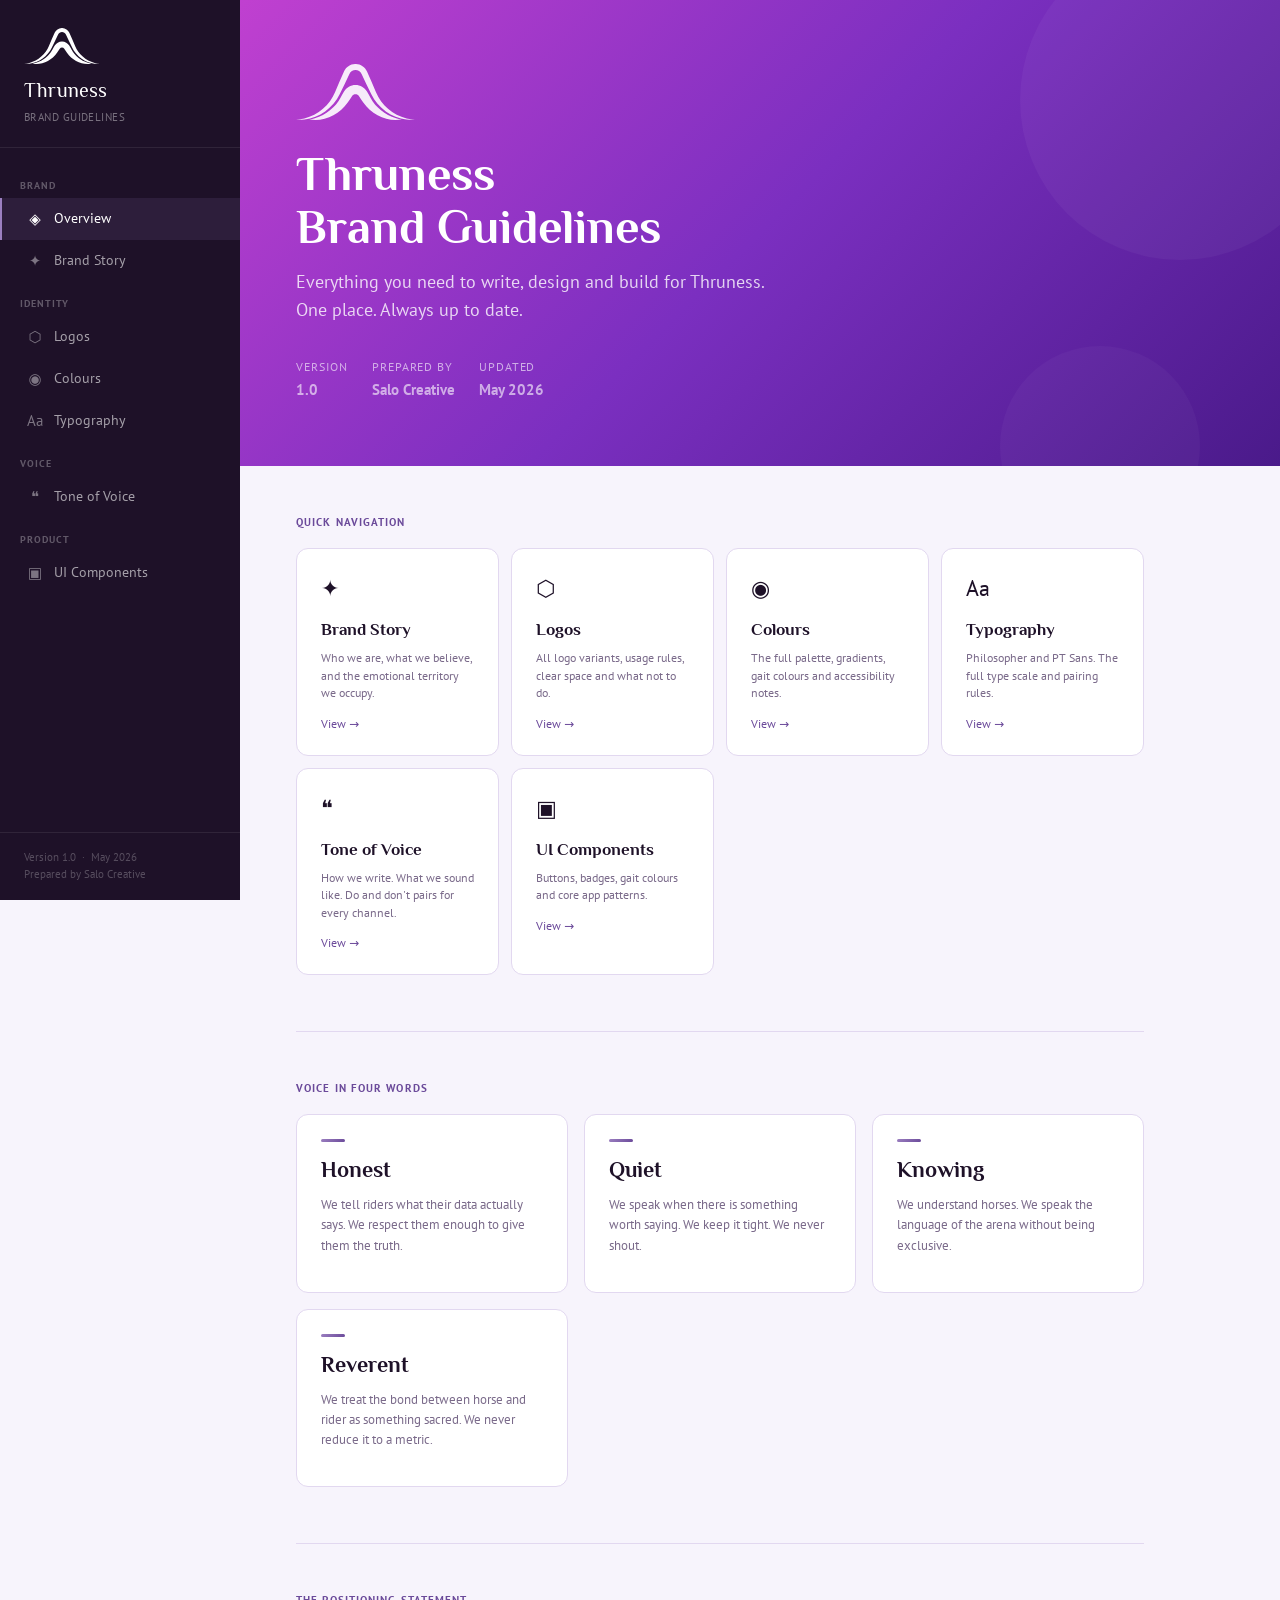
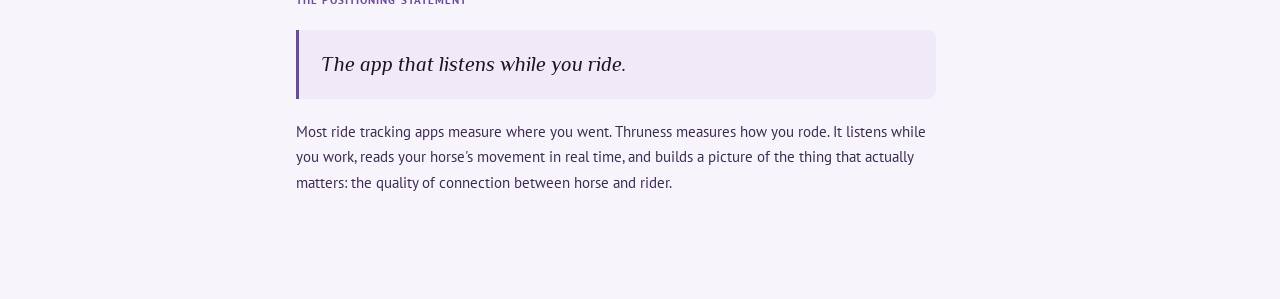
==== index.html @ 7c4f6dee "Initial commit: Thruness brand guidelines site Static brand guidelines covering overview, brand stor" ====
<!DOCTYPE html>
<html lang="en">
<head>
  <meta charset="UTF-8">
  <meta name="viewport" content="width=device-width, initial-scale=1.0">
  <title>Thruness Brand Guidelines</title>
  <link rel="stylesheet" href="style.css">
  <style>
    .hero {
      background: linear-gradient(135deg, #C040D0 0%, #7B2FC0 50%, #4A1A8A 100%);
      padding: 64px 56px;
      color: white;
      position: relative;
      overflow: hidden;
    }
    .hero::before {
      content: '';
      position: absolute;
      top: -60px; right: -60px;
      width: 320px; height: 320px;
      border-radius: 50%;
      background: rgba(255,255,255,0.04);
    }
    .hero::after {
      content: '';
      position: absolute;
      bottom: -80px; right: 80px;
      width: 200px; height: 200px;
      border-radius: 50%;
      background: rgba(255,255,255,0.03);
    }
    .hero-mark { margin-bottom: 28px; opacity: 0.9; display: block; height: 56px; width: auto; }
    .hero h1 {
      font-family: var(--font-display);
      font-size: 48px;
      font-weight: 700;
      line-height: 1.1;
      margin-bottom: 14px;
    }
    .hero p {
      font-size: 18px;
      opacity: 0.8;
      max-width: 480px;
      line-height: 1.6;
      margin-bottom: 32px;
    }
    .hero-meta {
      display: flex; gap: 24px; flex-wrap: wrap;
    }
    .hero-meta-item {
      font-size: 12px;
      opacity: 0.6;
      text-transform: uppercase;
      letter-spacing: 0.08em;
    }
    .hero-meta-item strong { display: block; font-size: 15px; opacity: 1; letter-spacing: 0; text-transform: none; margin-top: 2px; }

    .quick-nav { display: grid; grid-template-columns: repeat(auto-fill, minmax(200px, 1fr)); gap: 12px; margin: 8px 0; }
    .quick-card {
      background: var(--white);
      border: 1px solid var(--border);
      border-radius: var(--radius);
      padding: 22px 24px;
      text-decoration: none;
      color: var(--near-black);
      transition: all 0.15s;
      display: flex; flex-direction: column; gap: 6px;
    }
    .quick-card:hover { border-color: var(--purple-light); box-shadow: var(--shadow-md); transform: translateY(-1px); }
    .quick-card .card-icon { font-size: 22px; margin-bottom: 4px; }
    .quick-card .card-title { font-family: var(--font-display); font-size: 17px; font-weight: 700; }
    .quick-card .card-desc { font-size: 12px; color: var(--mid-grey); line-height: 1.45; }
    .quick-card .card-arrow { font-size: 12px; color: var(--purple-mid); margin-top: 6px; }

    .principle-grid { display: grid; grid-template-columns: repeat(auto-fill, minmax(220px, 1fr)); gap: 16px; }
    .principle-card {
      background: var(--white);
      border: 1px solid var(--border);
      border-radius: var(--radius);
      padding: 24px;
    }
    .principle-word {
      font-family: var(--font-display);
      font-size: 22px;
      font-weight: 700;
      color: var(--near-black);
      margin-bottom: 8px;
    }
    .principle-word::before {
      content: '';
      display: block;
      width: 24px; height: 3px;
      background: var(--gradient-subtle);
      border-radius: 2px;
      margin-bottom: 10px;
    }
    .principle-card p { font-size: 13px; color: var(--mid-grey); line-height: 1.55; }
  </style>
</head>
<body>
  <div id="mobileNavContainer"></div>
  <div class="layout">
    <div class="sidebar" id="sidebar"></div>
    <main class="main">

      <div class="hero">
        <img class="hero-mark" src="logos/Thruness-Icon-Light.svg" alt="Thruness icon" width="119" height="56">
        <h1>Thruness<br>Brand Guidelines</h1>
        <p>Everything you need to write, design and build for Thruness. One place. Always up to date.</p>
        <div class="hero-meta">
          <div class="hero-meta-item">Version <strong>1.0</strong></div>
          <div class="hero-meta-item">Prepared by <strong>Salo Creative</strong></div>
          <div class="hero-meta-item">Updated <strong>May 2026</strong></div>
        </div>
      </div>

      <div class="content">

        <div class="section">
          <div class="section-label">Quick navigation</div>
          <div class="quick-nav">
            <a href="brand.html" class="quick-card">
              <span class="card-icon">✦</span>
              <span class="card-title">Brand Story</span>
              <span class="card-desc">Who we are, what we believe, and the emotional territory we occupy.</span>
              <span class="card-arrow">View →</span>
            </a>
            <a href="logos.html" class="quick-card">
              <span class="card-icon">⬡</span>
              <span class="card-title">Logos</span>
              <span class="card-desc">All logo variants, usage rules, clear space and what not to do.</span>
              <span class="card-arrow">View →</span>
            </a>
            <a href="colours.html" class="quick-card">
              <span class="card-icon">◉</span>
              <span class="card-title">Colours</span>
              <span class="card-desc">The full palette, gradients, gait colours and accessibility notes.</span>
              <span class="card-arrow">View →</span>
            </a>
            <a href="typography.html" class="quick-card">
              <span class="card-icon">Aa</span>
              <span class="card-title">Typography</span>
              <span class="card-desc">Philosopher and PT Sans. The full type scale and pairing rules.</span>
              <span class="card-arrow">View →</span>
            </a>
            <a href="tov.html" class="quick-card">
              <span class="card-icon">❝</span>
              <span class="card-title">Tone of Voice</span>
              <span class="card-desc">How we write. What we sound like. Do and don't pairs for every channel.</span>
              <span class="card-arrow">View →</span>
            </a>
            <a href="ui.html" class="quick-card">
              <span class="card-icon">▣</span>
              <span class="card-title">UI Components</span>
              <span class="card-desc">Buttons, badges, gait colours and core app patterns.</span>
              <span class="card-arrow">View →</span>
            </a>
          </div>
        </div>

        <hr class="divider">

        <div class="section">
          <div class="section-label">Voice in four words</div>
          <div class="principle-grid">
            <div class="principle-card">
              <div class="principle-word">Honest</div>
              <p>We tell riders what their data actually says. We respect them enough to give them the truth.</p>
            </div>
            <div class="principle-card">
              <div class="principle-word">Quiet</div>
              <p>We speak when there is something worth saying. We keep it tight. We never shout.</p>
            </div>
            <div class="principle-card">
              <div class="principle-word">Knowing</div>
              <p>We understand horses. We speak the language of the arena without being exclusive.</p>
            </div>
            <div class="principle-card">
              <div class="principle-word">Reverent</div>
              <p>We treat the bond between horse and rider as something sacred. We never reduce it to a metric.</p>
            </div>
          </div>
        </div>

        <hr class="divider">

        <div class="section">
          <div class="section-label">The positioning statement</div>
          <div class="callout" style="font-size: 20px; font-family: var(--font-display);">The app that listens while you ride.</div>
          <p>Most ride tracking apps measure where you went. Thruness measures how you rode. It listens while you work, reads your horse's movement in real time, and builds a picture of the thing that actually matters: the quality of connection between horse and rider.</p>
        </div>

      </div>
    </main>
  </div>
  <script src="nav.js"></script>
</body>
</html>
---- style.css ----
@import url('https://fonts.googleapis.com/css2?family=Philosopher:ital,wght@0,400;0,700;1,400&family=PT+Sans:ital,wght@0,400;0,700;1,400&display=swap');

:root {
  --purple-hero: #8B2FC9;
  --purple-deep: #4A2080;
  --purple-mid: #6B4A9A;
  --purple-light: #9B7FC0;
  --purple-tint: #F0EAF8;
  --purple-tint-2: #E8DDF5;
  --near-black: #1E1128;
  --body-text: #3D2B52;
  --mid-grey: #7A6A8A;
  --warm-white: #F7F4FC;
  --white: #FFFFFF;
  --border: #E2D8F0;
  --gradient-hero: linear-gradient(135deg, #C040D0 0%, #7B2FC0 50%, #4A1A8A 100%);
  --gradient-subtle: linear-gradient(135deg, #9B7FC0 0%, #6B4A9A 100%);
  --shadow-sm: 0 1px 3px rgba(74,32,128,0.08);
  --shadow-md: 0 4px 16px rgba(74,32,128,0.12);
  --shadow-lg: 0 8px 32px rgba(74,32,128,0.16);
  --radius: 12px;
  --radius-sm: 8px;
  --sidebar-width: 240px;
  --font-display: 'Philosopher', Georgia, serif;
  --font-body: 'PT Sans', system-ui, sans-serif;
}

*, *::before, *::after { box-sizing: border-box; margin: 0; padding: 0; }

html { font-size: 16px; scroll-behavior: smooth; }

body {
  font-family: var(--font-body);
  background: var(--warm-white);
  color: var(--body-text);
  line-height: 1.6;
  min-height: 100vh;
}

/* ── LAYOUT ── */
.layout { display: flex; min-height: 100vh; }

.sidebar {
  width: var(--sidebar-width);
  background: var(--near-black);
  position: fixed;
  top: 0; left: 0;
  height: 100vh;
  overflow-y: auto;
  z-index: 100;
  display: flex;
  flex-direction: column;
  transition: transform 0.3s ease;
}

.sidebar-logo {
  padding: 28px 24px 20px;
  border-bottom: 1px solid rgba(255,255,255,0.08);
}

.sidebar-logo .mark {
  display: block;
  margin-bottom: 10px;
}

.sidebar-logo .wordmark {
  font-family: var(--font-display);
  font-size: 20px;
  color: var(--white);
  letter-spacing: 0.01em;
}

.sidebar-logo .tagline {
  font-size: 11px;
  color: rgba(255,255,255,0.4);
  margin-top: 3px;
  letter-spacing: 0.04em;
  text-transform: uppercase;
}

nav { padding: 16px 0; flex: 1; }

.nav-section {
  padding: 6px 20px 4px;
  font-size: 10px;
  font-weight: 700;
  color: rgba(255,255,255,0.3);
  text-transform: uppercase;
  letter-spacing: 0.1em;
  margin-top: 8px;
}

nav a {
  display: flex;
  align-items: center;
  gap: 10px;
  padding: 9px 24px;
  color: rgba(255,255,255,0.6);
  text-decoration: none;
  font-size: 14px;
  font-family: var(--font-body);
  transition: all 0.15s;
  border-left: 2px solid transparent;
}

nav a:hover {
  color: var(--white);
  background: rgba(255,255,255,0.06);
}

nav a.active {
  color: var(--white);
  border-left-color: var(--purple-light);
  background: rgba(155,127,192,0.12);
}

nav a .icon { opacity: 0.7; font-size: 15px; width: 18px; text-align: center; }
nav a.active .icon { opacity: 1; }

.sidebar-footer {
  padding: 16px 24px;
  border-top: 1px solid rgba(255,255,255,0.08);
  font-size: 11px;
  color: rgba(255,255,255,0.25);
}

.main {
  margin-left: var(--sidebar-width);
  flex: 1;
  min-height: 100vh;
}

.page-header {
  background: var(--white);
  border-bottom: 1px solid var(--border);
  padding: 40px 56px 36px;
}

.page-header .eyebrow {
  font-size: 11px;
  font-weight: 700;
  text-transform: uppercase;
  letter-spacing: 0.1em;
  color: var(--purple-mid);
  margin-bottom: 8px;
}

.page-header h1 {
  font-family: var(--font-display);
  font-size: 36px;
  color: var(--near-black);
  font-weight: 700;
  line-height: 1.15;
  margin-bottom: 10px;
}

.page-header .intro {
  font-size: 16px;
  color: var(--mid-grey);
  max-width: 560px;
  line-height: 1.6;
}

.content { padding: 48px 56px; max-width: 960px; }

/* ── SECTIONS ── */
.section { margin-bottom: 56px; }

.section-label {
  font-size: 11px;
  font-weight: 700;
  text-transform: uppercase;
  letter-spacing: 0.1em;
  color: var(--purple-mid);
  margin-bottom: 16px;
}

.section h2 {
  font-family: var(--font-display);
  font-size: 24px;
  color: var(--near-black);
  margin-bottom: 12px;
  font-weight: 700;
}

.section p {
  font-size: 15px;
  line-height: 1.7;
  color: var(--body-text);
  margin-bottom: 12px;
  max-width: 640px;
}

.divider {
  border: none;
  border-top: 1px solid var(--border);
  margin: 48px 0;
}

/* ── CARDS ── */
.card {
  background: var(--white);
  border: 1px solid var(--border);
  border-radius: var(--radius);
  padding: 28px;
  box-shadow: var(--shadow-sm);
}

.card-grid {
  display: grid;
  grid-template-columns: repeat(auto-fill, minmax(280px, 1fr));
  gap: 16px;
}

/* ── CALLOUT ── */
.callout {
  background: var(--purple-tint);
  border-left: 3px solid var(--purple-mid);
  border-radius: 0 var(--radius-sm) var(--radius-sm) 0;
  padding: 18px 22px;
  font-size: 15px;
  font-style: italic;
  color: var(--near-black);
  line-height: 1.65;
  margin: 20px 0;
  max-width: 640px;
}

/* ── COLOUR SWATCHES ── */
.swatch-grid {
  display: flex;
  gap: 12px;
  flex-wrap: wrap;
}

.swatch-item {
  display: flex;
  flex-direction: column;
  gap: 6px;
  min-width: 100px;
}

.swatch-block {
  height: 72px;
  border-radius: var(--radius-sm);
  border: 1px solid rgba(0,0,0,0.06);
}

.swatch-name { font-size: 12px; font-weight: 700; color: var(--near-black); }
.swatch-hex { font-size: 11px; color: var(--mid-grey); font-family: monospace; }
.swatch-usage { font-size: 11px; color: var(--mid-grey); line-height: 1.4; }

/* ── GRADIENT SWATCHES ── */
.gradient-grid { display: grid; grid-template-columns: 1fr 1fr; gap: 16px; }

.gradient-item {
  border-radius: var(--radius);
  overflow: hidden;
  border: 1px solid var(--border);
}

.gradient-preview { height: 100px; }

.gradient-info {
  background: var(--white);
  padding: 14px 16px;
}

.gradient-name { font-size: 13px; font-weight: 700; color: var(--near-black); margin-bottom: 3px; }
.gradient-values { font-size: 11px; color: var(--mid-grey); font-family: monospace; line-height: 1.6; }

/* ── LOGO DISPLAY ── */
.logo-grid { display: grid; grid-template-columns: repeat(auto-fill, minmax(260px, 1fr)); gap: 16px; }

.logo-item {
  border-radius: var(--radius);
  overflow: hidden;
  border: 1px solid var(--border);
}

.logo-preview {
  height: 160px;
  display: flex;
  align-items: center;
  justify-content: center;
  padding: 32px;
}

.logo-info {
  background: var(--white);
  padding: 14px 18px;
  border-top: 1px solid var(--border);
}

.logo-name { font-size: 13px; font-weight: 700; color: var(--near-black); margin-bottom: 2px; }
.logo-usage { font-size: 12px; color: var(--mid-grey); }

/* ── TYPOGRAPHY SPECIMENS ── */
.type-specimen {
  border: 1px solid var(--border);
  border-radius: var(--radius);
  overflow: hidden;
  margin-bottom: 16px;
}

.type-preview {
  background: var(--white);
  padding: 28px 32px;
  border-bottom: 1px solid var(--border);
}

.type-meta {
  display: flex;
  gap: 24px;
  padding: 14px 32px;
  background: var(--warm-white);
}

.type-meta-item { font-size: 12px; }
.type-meta-label { color: var(--mid-grey); margin-bottom: 2px; }
.type-meta-value { color: var(--near-black); font-weight: 700; font-family: monospace; }

/* ── DO / DON'T ── */
.do-dont { display: grid; grid-template-columns: 1fr 1fr; gap: 0; border: 1px solid var(--border); border-radius: var(--radius); overflow: hidden; margin: 20px 0; }

.do-col, .dont-col { padding: 20px 24px; }

.do-col { background: var(--white); border-right: 1px solid var(--border); }
.dont-col { background: #FAFAFA; }

.do-col-header {
  font-size: 11px; font-weight: 700; text-transform: uppercase; letter-spacing: 0.08em;
  color: #078B22; margin-bottom: 14px; display: flex; align-items: center; gap: 6px;
}

.dont-col-header {
  font-size: 11px; font-weight: 700; text-transform: uppercase; letter-spacing: 0.08em;
  color: #B33A22; margin-bottom: 14px; display: flex; align-items: center; gap: 6px;
}

.do-item, .dont-item {
  font-size: 13px;
  padding: 7px 0;
  border-bottom: 1px solid var(--border);
  line-height: 1.45;
}

.do-item:last-child, .dont-item:last-child { border-bottom: none; }
.dont-item { color: var(--mid-grey); font-style: italic; }

/* ── UI COMPONENTS ── */
.component-row { display: flex; gap: 12px; flex-wrap: wrap; align-items: center; margin: 16px 0; }

.btn {
  display: inline-flex; align-items: center; gap: 8px;
  padding: 10px 20px; border-radius: var(--radius-sm);
  font-family: var(--font-body); font-size: 14px; font-weight: 700;
  cursor: pointer; border: none; transition: all 0.15s;
  text-decoration: none;
}

.btn-primary { background: var(--purple-deep); color: var(--white); }
.btn-primary:hover { background: var(--purple-mid); }
.btn-secondary { background: transparent; color: var(--purple-deep); border: 1.5px solid var(--purple-deep); }
.btn-secondary:hover { background: var(--purple-tint); }
.btn-ghost { background: transparent; color: var(--mid-grey); border: 1px solid var(--border); }
.btn-ghost:hover { border-color: var(--purple-light); color: var(--purple-mid); }

.badge {
  display: inline-block; padding: 3px 10px; border-radius: 20px;
  font-size: 11px; font-weight: 700;
}

.badge-purple { background: var(--purple-tint-2); color: var(--purple-deep); }
.badge-green { background: #E6F4EA; color: #1b5e20; }
.badge-amber { background: #FFF3CD; color: #7a4a00; }

/* ── GAIT BAR ── */
.gait-bar { display: flex; border-radius: 6px; overflow: hidden; height: 10px; margin: 8px 0; }
.gait-seg { height: 100%; }

/* ── MOBILE TOP NAV ── */
.mobile-nav {
  display: none;
  background: var(--near-black);
  padding: 14px 20px;
  position: sticky;
  top: 0;
  z-index: 200;
  align-items: center;
  justify-content: space-between;
}

.mobile-nav .wordmark { font-family: var(--font-display); font-size: 18px; color: var(--white); }

.hamburger {
  background: none; border: none; cursor: pointer;
  display: flex; flex-direction: column; gap: 4px;
}

.hamburger span { display: block; width: 22px; height: 2px; background: var(--white); border-radius: 2px; }

.mobile-menu {
  display: none;
  background: var(--near-black);
  position: fixed;
  top: 56px; left: 0; right: 0;
  z-index: 190;
  padding: 8px 0 16px;
  border-bottom: 1px solid rgba(255,255,255,0.1);
}

.mobile-menu.open { display: block; }
.mobile-menu a {
  display: block; padding: 10px 24px;
  color: rgba(255,255,255,0.7); text-decoration: none;
  font-size: 15px; font-family: var(--font-body);
}
.mobile-menu a:hover { color: var(--white); }
.mobile-menu a.active { color: var(--white); font-weight: 700; }

/* ── ACCESSIBILITY BADGE ── */
.a11y-row { display: flex; gap: 10px; flex-wrap: wrap; margin: 12px 0; }
.a11y-item {
  display: flex; align-items: center; gap: 8px;
  background: var(--white); border: 1px solid var(--border);
  border-radius: var(--radius-sm); padding: 8px 14px;
  font-size: 12px;
}
.a11y-swatch { width: 28px; height: 28px; border-radius: 4px; flex-shrink: 0; display: flex; align-items: center; justify-content: center; font-size: 10px; font-weight: 700; }
.a11y-pass { color: #078B22; font-weight: 700; }
.a11y-fail { color: #B33A22; font-weight: 700; }

/* ── RESPONSIVE ── */
@media (max-width: 768px) {
  .sidebar { display: none; }
  .mobile-nav { display: flex; }
  .main { margin-left: 0; }
  .page-header { padding: 28px 24px; }
  .page-header h1 { font-size: 26px; }
  .content { padding: 28px 24px; }
  .do-dont { grid-template-columns: 1fr; }
  .dont-col { border-top: 1px solid var(--border); }
  .gradient-grid { grid-template-columns: 1fr; }
}
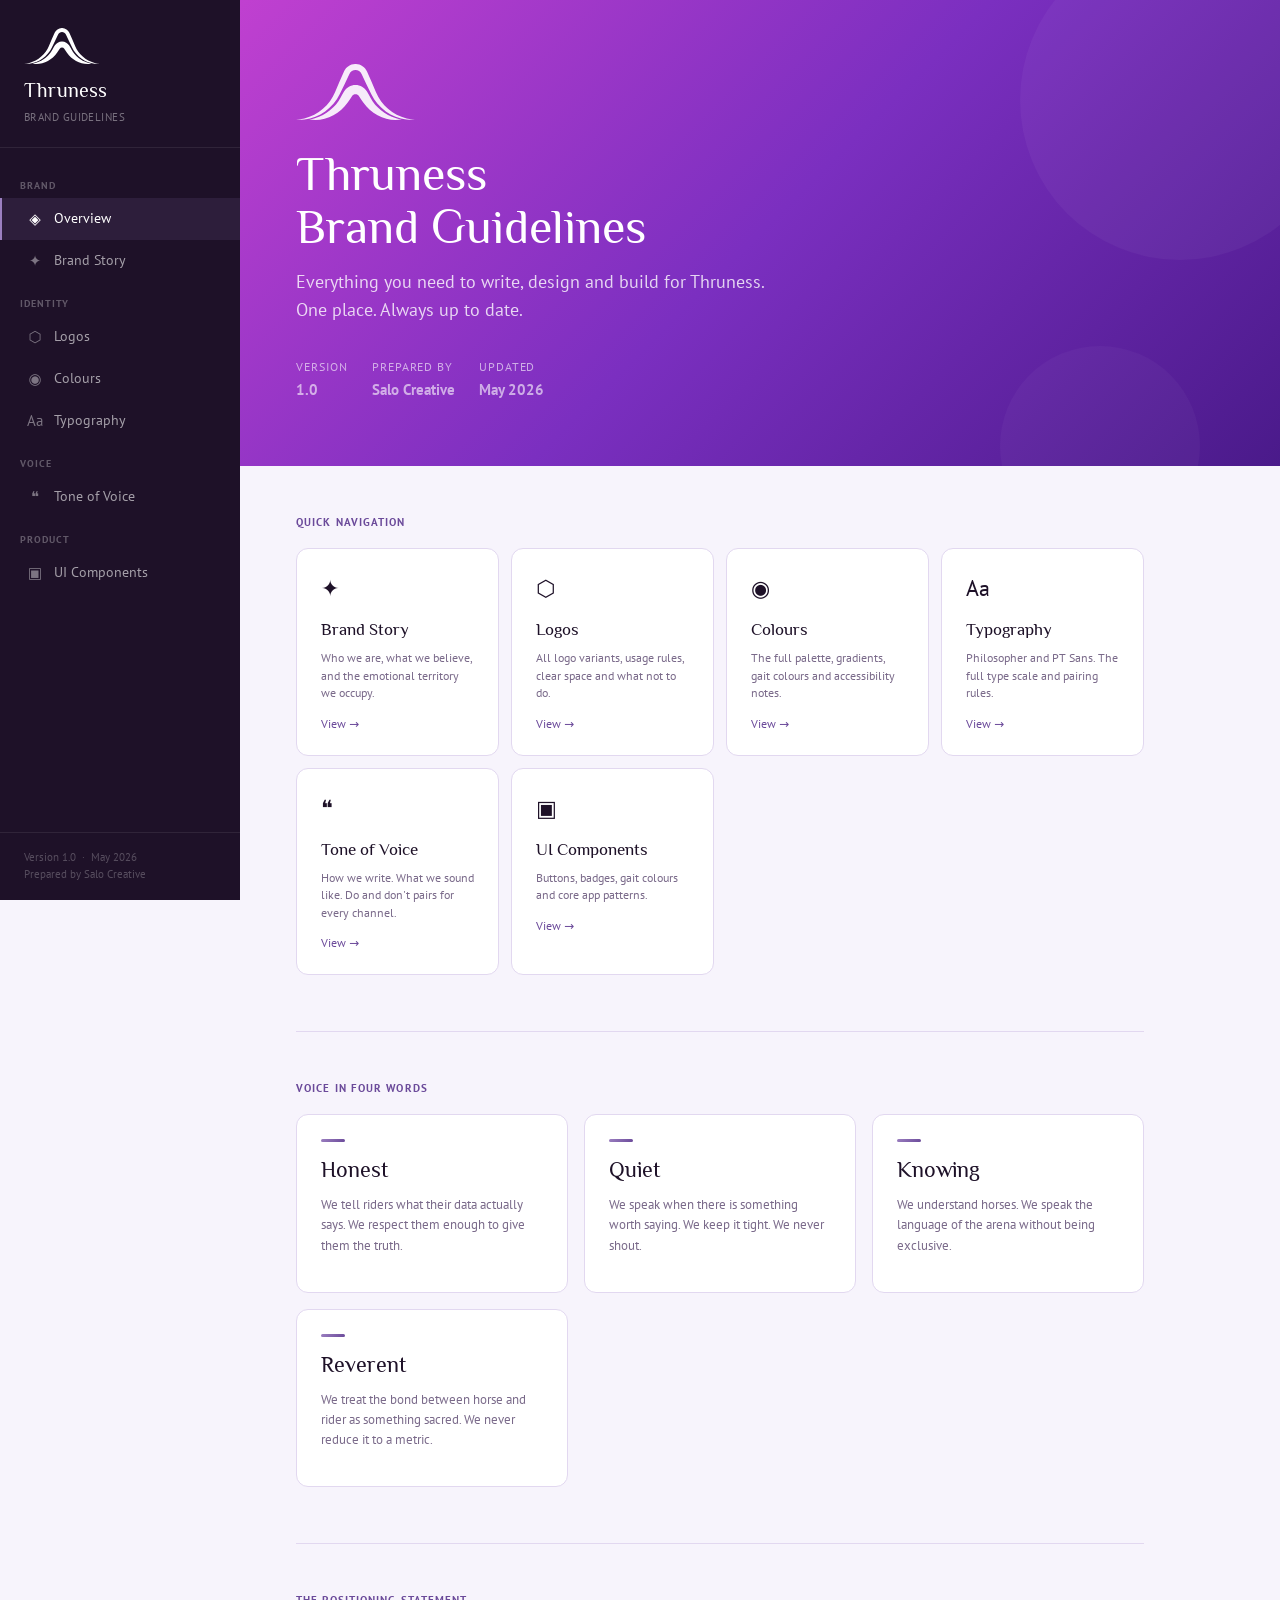
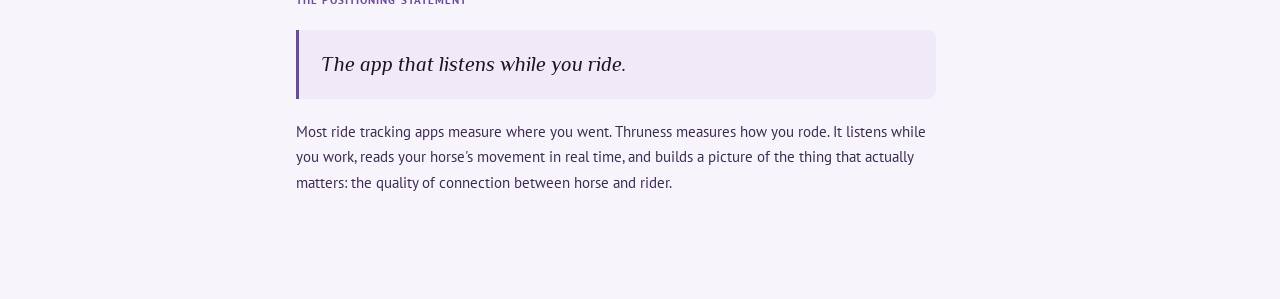
==== commit 51f3e1db: "Use Philosopher Regular only and make buttons pill-shaped Philosopher now renders at weight 400 ever" ====
--- a/index.html
+++ b/index.html
@@ -4,6 +4,8 @@
   <meta charset="UTF-8">
   <meta name="viewport" content="width=device-width, initial-scale=1.0">
   <title>Thruness Brand Guidelines</title>
+  <link rel="icon" type="image/png" href="logos/Thruness-Profile-Purple.png">
+  <link rel="apple-touch-icon" href="logos/Thruness-Profile-Purple.png">
   <link rel="stylesheet" href="style.css">
   <style>
     .hero {
@@ -33,7 +35,7 @@
     .hero h1 {
       font-family: var(--font-display);
       font-size: 48px;
-      font-weight: 700;
+      font-weight: 400;
       line-height: 1.1;
       margin-bottom: 14px;
     }
@@ -68,7 +70,7 @@
     }
     .quick-card:hover { border-color: var(--purple-light); box-shadow: var(--shadow-md); transform: translateY(-1px); }
     .quick-card .card-icon { font-size: 22px; margin-bottom: 4px; }
-    .quick-card .card-title { font-family: var(--font-display); font-size: 17px; font-weight: 700; }
+    .quick-card .card-title { font-family: var(--font-display); font-size: 17px; font-weight: 400; }
     .quick-card .card-desc { font-size: 12px; color: var(--mid-grey); line-height: 1.45; }
     .quick-card .card-arrow { font-size: 12px; color: var(--purple-mid); margin-top: 6px; }
 
@@ -82,7 +84,7 @@
     .principle-word {
       font-family: var(--font-display);
       font-size: 22px;
-      font-weight: 700;
+      font-weight: 400;
       color: var(--near-black);
       margin-bottom: 8px;
     }
--- a/style.css
+++ b/style.css
@@ -1,4 +1,4 @@
-@import url('https://fonts.googleapis.com/css2?family=Philosopher:ital,wght@0,400;0,700;1,400&family=PT+Sans:ital,wght@0,400;0,700;1,400&display=swap');
+@import url('https://fonts.googleapis.com/css2?family=Philosopher:ital,wght@0,400;1,400&family=PT+Sans:ital,wght@0,400;0,700;1,400&display=swap');
 
 :root {
   --purple-hero: #8B2FC9;
@@ -149,7 +149,7 @@
   font-family: var(--font-display);
   font-size: 36px;
   color: var(--near-black);
-  font-weight: 700;
+  font-weight: 400;
   line-height: 1.15;
   margin-bottom: 10px;
 }
@@ -180,7 +180,7 @@
   font-size: 24px;
   color: var(--near-black);
   margin-bottom: 12px;
-  font-weight: 700;
+  font-weight: 400;
 }
 
 .section p {
@@ -353,7 +353,7 @@
 
 .btn {
   display: inline-flex; align-items: center; gap: 8px;
-  padding: 10px 20px; border-radius: var(--radius-sm);
+  padding: 10px 22px; border-radius: 999px;
   font-family: var(--font-body); font-size: 14px; font-weight: 700;
   cursor: pointer; border: none; transition: all 0.15s;
   text-decoration: none;
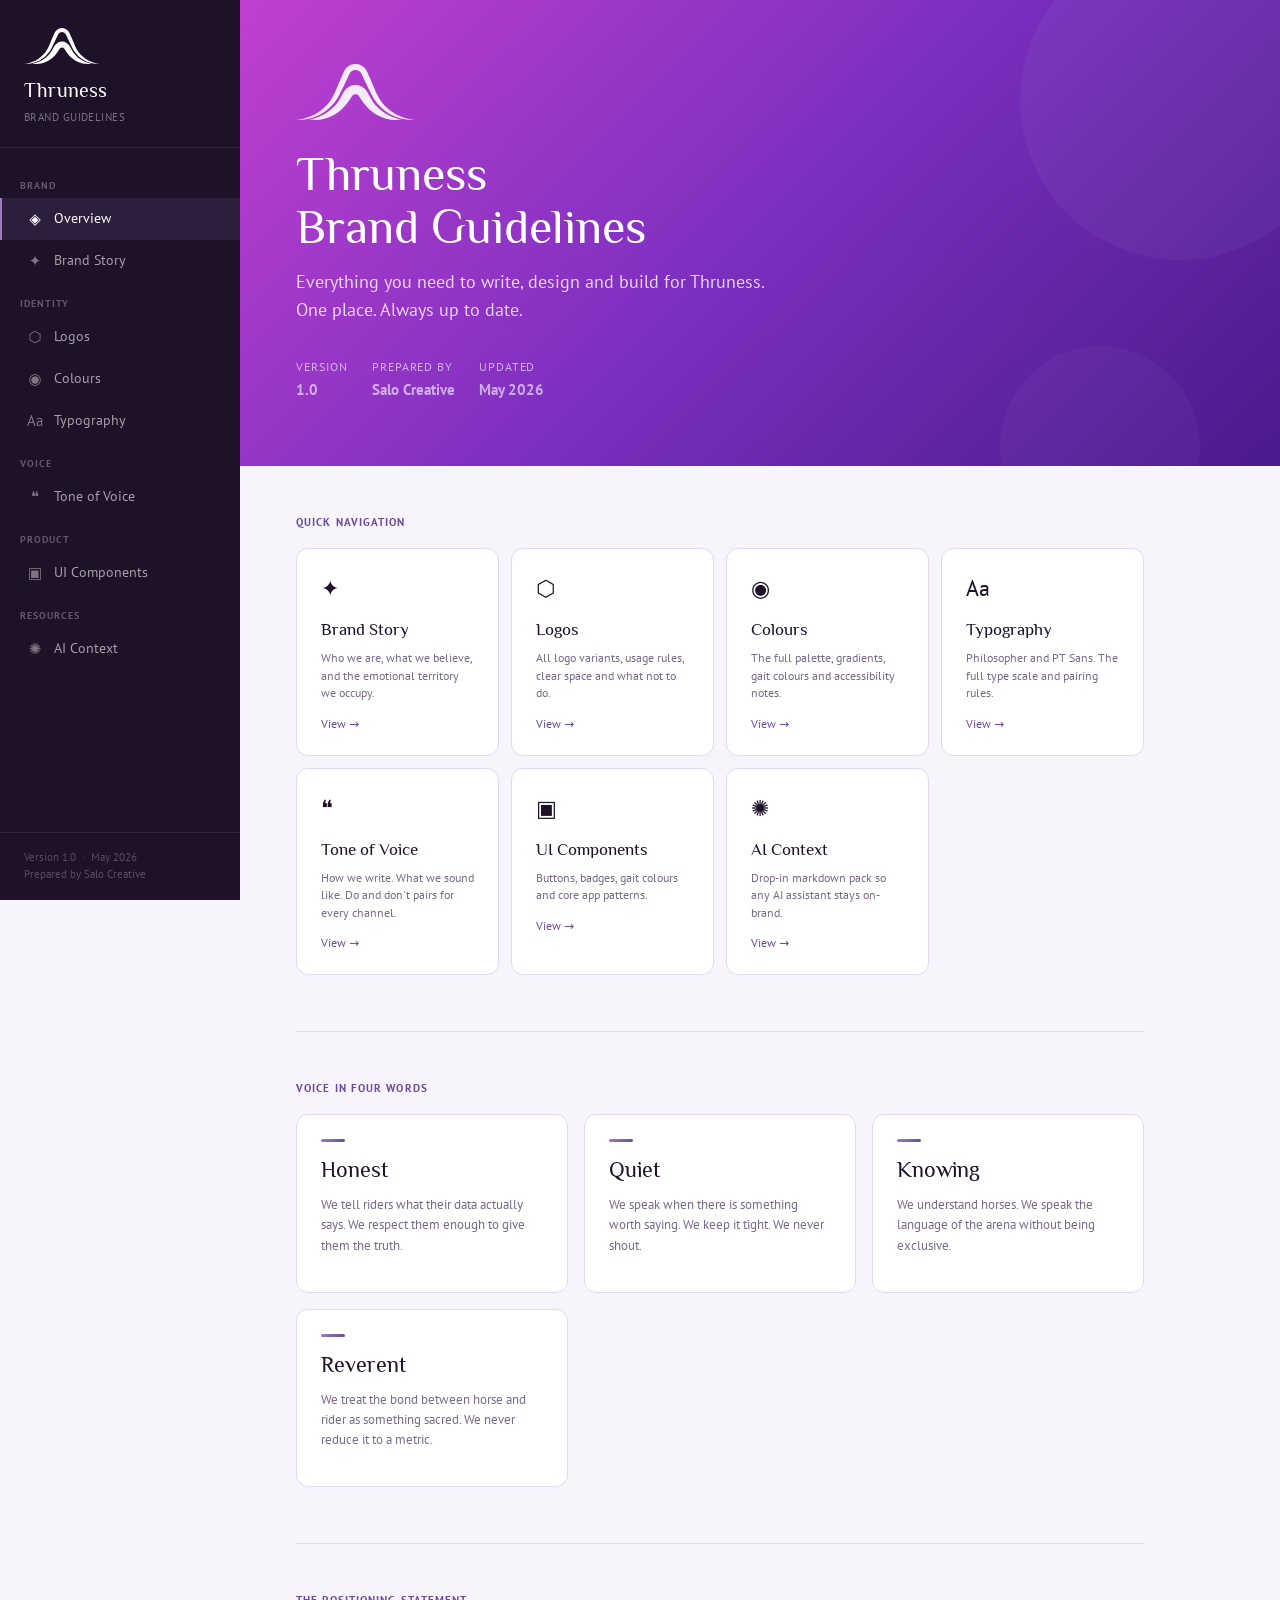
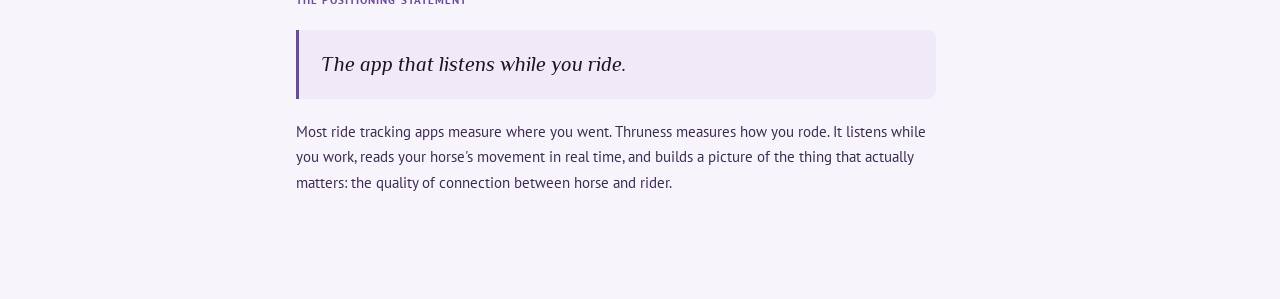
==== commit a6f9b9e5: "Add AI Context package — markdown brand pack for AI assistants New /ai-context folder containing a t" ====
--- a/index.html
+++ b/index.html
@@ -4,8 +4,8 @@
   <meta charset="UTF-8">
   <meta name="viewport" content="width=device-width, initial-scale=1.0">
   <title>Thruness Brand Guidelines</title>
-  <link rel="icon" type="image/png" href="logos/Thruness-Profile-Purple.png">
-  <link rel="apple-touch-icon" href="logos/Thruness-Profile-Purple.png">
+  <link rel="icon" type="image/png" href="logos/Thruness-App-Icon-Rounded.png">
+  <link rel="apple-touch-icon" href="logos/Thruness-App-Icon.png">
   <link rel="stylesheet" href="style.css">
   <style>
     .hero {
@@ -157,6 +157,12 @@
               <span class="card-desc">Buttons, badges, gait colours and core app patterns.</span>
               <span class="card-arrow">View →</span>
             </a>
+            <a href="ai-context.html" class="quick-card">
+              <span class="card-icon">✺</span>
+              <span class="card-title">AI Context</span>
+              <span class="card-desc">Drop-in markdown pack so any AI assistant stays on-brand.</span>
+              <span class="card-arrow">View →</span>
+            </a>
           </div>
         </div>
 
--- a/style.css
+++ b/style.css
@@ -358,6 +358,7 @@
   cursor: pointer; border: none; transition: all 0.15s;
   text-decoration: none;
 }
+.btn svg { width: 16px; height: 16px; stroke-width: 2; flex-shrink: 0; }
 
 .btn-primary { background: var(--purple-deep); color: var(--white); }
 .btn-primary:hover { background: var(--purple-mid); }
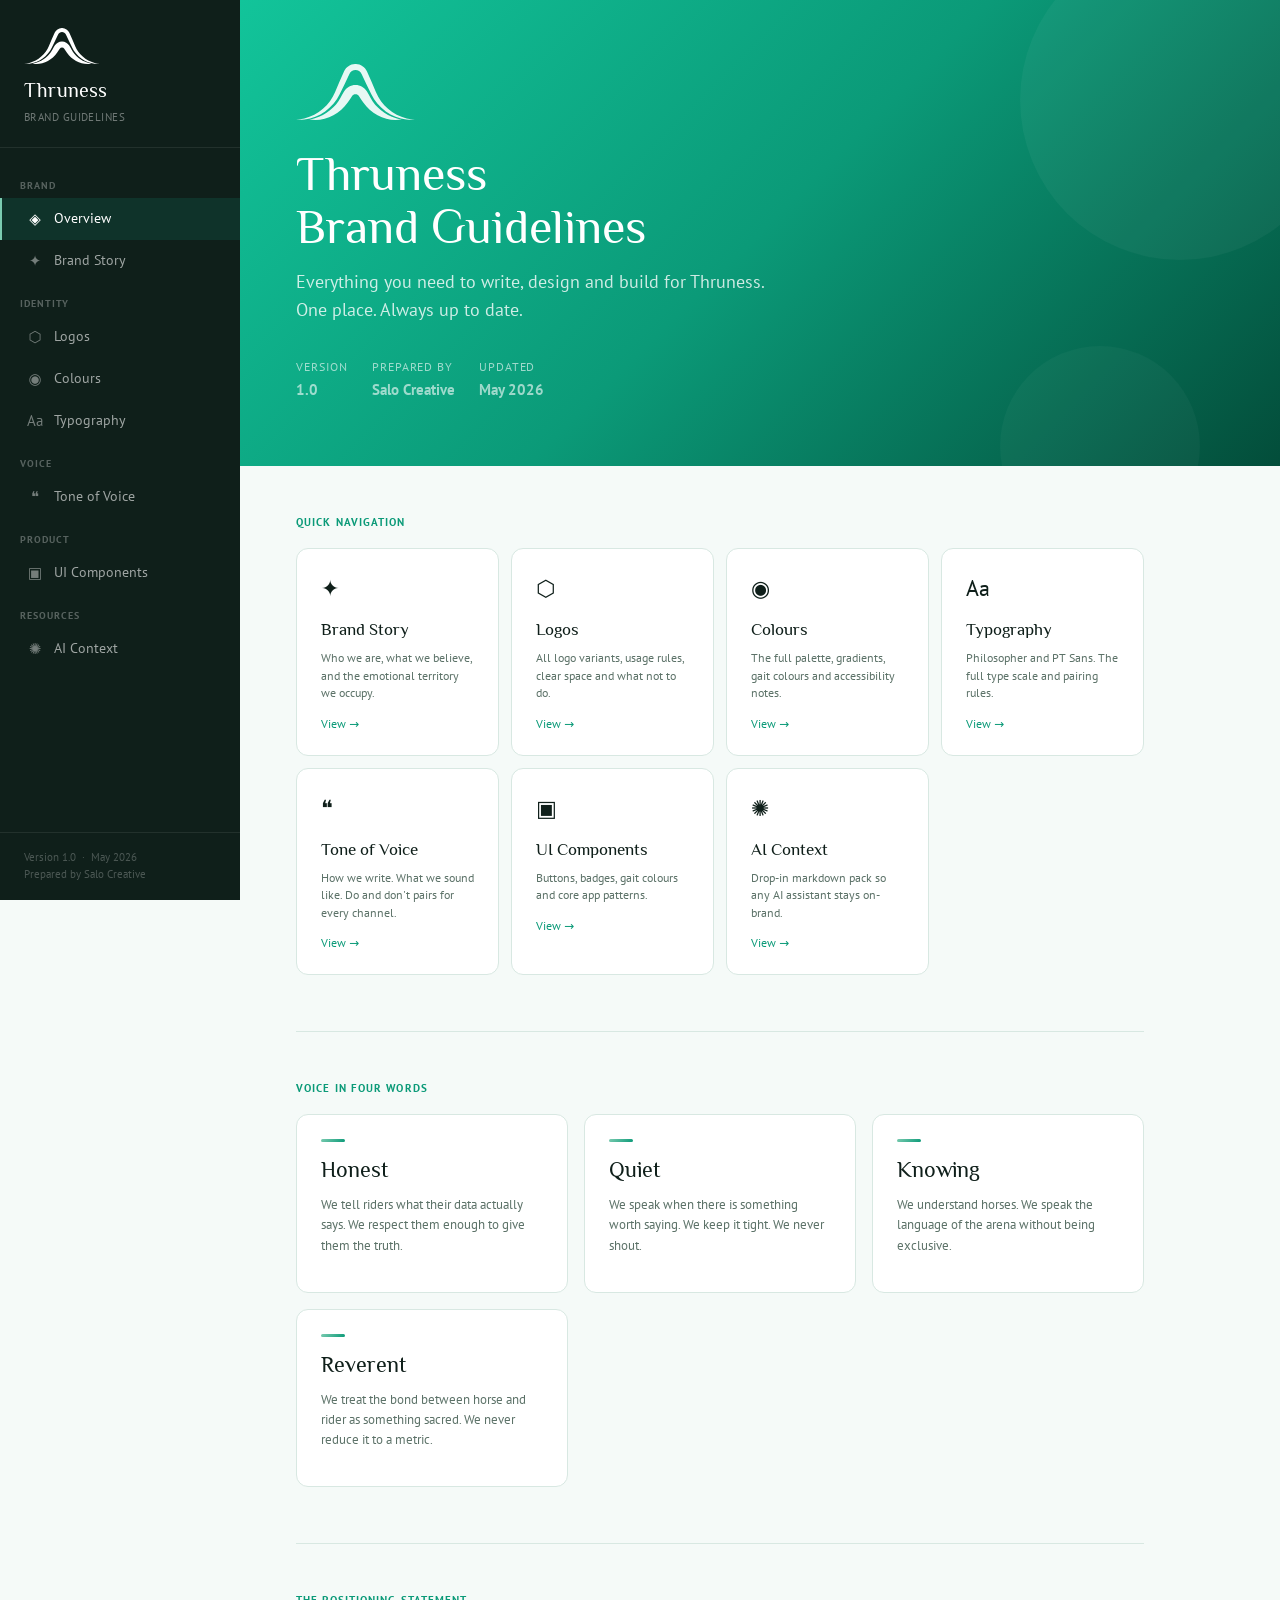
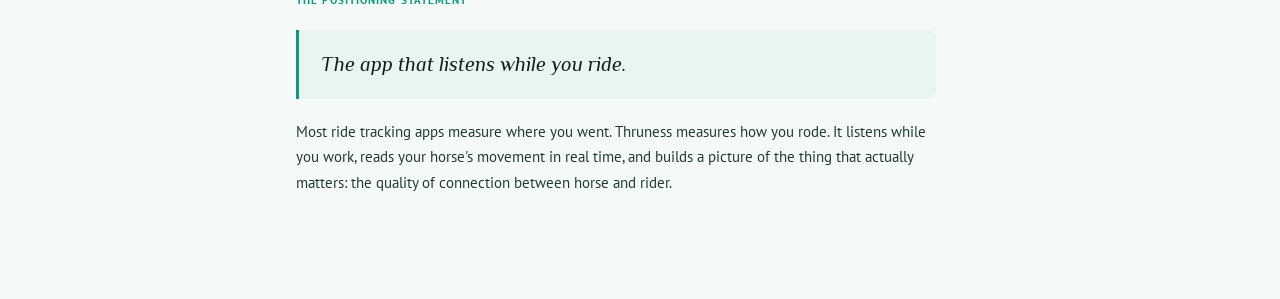
==== commit 54a729ea: "Shift brand palette from purple to sage green as primary colour Derived a full sage scale from the n" ====
--- a/index.html
+++ b/index.html
@@ -9,7 +9,7 @@
   <link rel="stylesheet" href="style.css">
   <style>
     .hero {
-      background: linear-gradient(135deg, #C040D0 0%, #7B2FC0 50%, #4A1A8A 100%);
+      background: var(--gradient-hero);
       padding: 64px 56px;
       color: white;
       position: relative;
@@ -68,11 +68,11 @@
       transition: all 0.15s;
       display: flex; flex-direction: column; gap: 6px;
     }
-    .quick-card:hover { border-color: var(--purple-light); box-shadow: var(--shadow-md); transform: translateY(-1px); }
+    .quick-card:hover { border-color: var(--sage-light); box-shadow: var(--shadow-md); transform: translateY(-1px); }
     .quick-card .card-icon { font-size: 22px; margin-bottom: 4px; }
     .quick-card .card-title { font-family: var(--font-display); font-size: 17px; font-weight: 400; }
     .quick-card .card-desc { font-size: 12px; color: var(--mid-grey); line-height: 1.45; }
-    .quick-card .card-arrow { font-size: 12px; color: var(--purple-mid); margin-top: 6px; }
+    .quick-card .card-arrow { font-size: 12px; color: var(--sage-mid); margin-top: 6px; }
 
     .principle-grid { display: grid; grid-template-columns: repeat(auto-fill, minmax(220px, 1fr)); gap: 16px; }
     .principle-card {
--- a/style.css
+++ b/style.css
@@ -1,23 +1,34 @@
 @import url('https://fonts.googleapis.com/css2?family=Philosopher:ital,wght@0,400;1,400&family=PT+Sans:ital,wght@0,400;0,700;1,400&display=swap');
 
 :root {
-  --purple-hero: #8B2FC9;
+  /* Primary — Sage green */
+  --sage-bright: #12C49A;
+  --sage-mid: #0B9A78;
+  --sage-deep: #067A60;
+  --sage-forest: #034D3A;
+  --sage-light: #7ACBB0;
+  --sage-tint: #E8F5F0;
+  --sage-tint-2: #D4EDE4;
+  /* Secondary — Purple (use sparingly) */
   --purple-deep: #4A2080;
   --purple-mid: #6B4A9A;
   --purple-light: #9B7FC0;
   --purple-tint: #F0EAF8;
   --purple-tint-2: #E8DDF5;
-  --near-black: #1E1128;
-  --body-text: #3D2B52;
-  --mid-grey: #7A6A8A;
-  --warm-white: #F7F4FC;
+  /* Neutrals — green-tinted */
+  --near-black: #0F1F1A;
+  --body-text: #1E3A32;
+  --mid-grey: #5C7268;
+  --warm-white: #F5FAF8;
   --white: #FFFFFF;
-  --border: #E2D8F0;
-  --gradient-hero: linear-gradient(135deg, #C040D0 0%, #7B2FC0 50%, #4A1A8A 100%);
-  --gradient-subtle: linear-gradient(135deg, #9B7FC0 0%, #6B4A9A 100%);
-  --shadow-sm: 0 1px 3px rgba(74,32,128,0.08);
-  --shadow-md: 0 4px 16px rgba(74,32,128,0.12);
-  --shadow-lg: 0 8px 32px rgba(74,32,128,0.16);
+  --border: #D8E8E2;
+  /* Gradients */
+  --gradient-hero: linear-gradient(135deg, #12C49A 0%, #0B9A78 50%, #034D3A 100%);
+  --gradient-subtle: linear-gradient(135deg, #7ACBB0 0%, #0B9A78 100%);
+  --gradient-night: linear-gradient(135deg, #1A3D32 0%, #0A1F18 100%);
+  --shadow-sm: 0 1px 3px rgba(3,77,58,0.08);
+  --shadow-md: 0 4px 16px rgba(3,77,58,0.12);
+  --shadow-lg: 0 8px 32px rgba(3,77,58,0.16);
   --radius: 12px;
   --radius-sm: 8px;
   --sidebar-width: 240px;
@@ -110,8 +121,8 @@
 
 nav a.active {
   color: var(--white);
-  border-left-color: var(--purple-light);
-  background: rgba(155,127,192,0.12);
+  border-left-color: var(--sage-light);
+  background: rgba(18,196,154,0.12);
 }
 
 nav a .icon { opacity: 0.7; font-size: 15px; width: 18px; text-align: center; }
@@ -141,7 +152,7 @@
   font-weight: 700;
   text-transform: uppercase;
   letter-spacing: 0.1em;
-  color: var(--purple-mid);
+  color: var(--sage-mid);
   margin-bottom: 8px;
 }
 
@@ -171,7 +182,7 @@
   font-weight: 700;
   text-transform: uppercase;
   letter-spacing: 0.1em;
-  color: var(--purple-mid);
+  color: var(--sage-mid);
   margin-bottom: 16px;
 }
 
@@ -214,8 +225,8 @@
 
 /* ── CALLOUT ── */
 .callout {
-  background: var(--purple-tint);
-  border-left: 3px solid var(--purple-mid);
+  background: var(--sage-tint);
+  border-left: 3px solid var(--sage-mid);
   border-radius: 0 var(--radius-sm) var(--radius-sm) 0;
   padding: 18px 22px;
   font-size: 15px;
@@ -360,18 +371,19 @@
 }
 .btn svg { width: 16px; height: 16px; stroke-width: 2; flex-shrink: 0; }
 
-.btn-primary { background: var(--purple-deep); color: var(--white); }
-.btn-primary:hover { background: var(--purple-mid); }
-.btn-secondary { background: transparent; color: var(--purple-deep); border: 1.5px solid var(--purple-deep); }
-.btn-secondary:hover { background: var(--purple-tint); }
+.btn-primary { background: var(--sage-deep); color: var(--white); }
+.btn-primary:hover { background: var(--sage-mid); }
+.btn-secondary { background: transparent; color: var(--sage-deep); border: 1.5px solid var(--sage-deep); }
+.btn-secondary:hover { background: var(--sage-tint); }
 .btn-ghost { background: transparent; color: var(--mid-grey); border: 1px solid var(--border); }
-.btn-ghost:hover { border-color: var(--purple-light); color: var(--purple-mid); }
+.btn-ghost:hover { border-color: var(--sage-light); color: var(--sage-mid); }
 
 .badge {
   display: inline-block; padding: 3px 10px; border-radius: 20px;
   font-size: 11px; font-weight: 700;
 }
 
+.badge-sage { background: var(--sage-tint-2); color: var(--sage-forest); }
 .badge-purple { background: var(--purple-tint-2); color: var(--purple-deep); }
 .badge-green { background: #E6F4EA; color: #1b5e20; }
 .badge-amber { background: #FFF3CD; color: #7a4a00; }
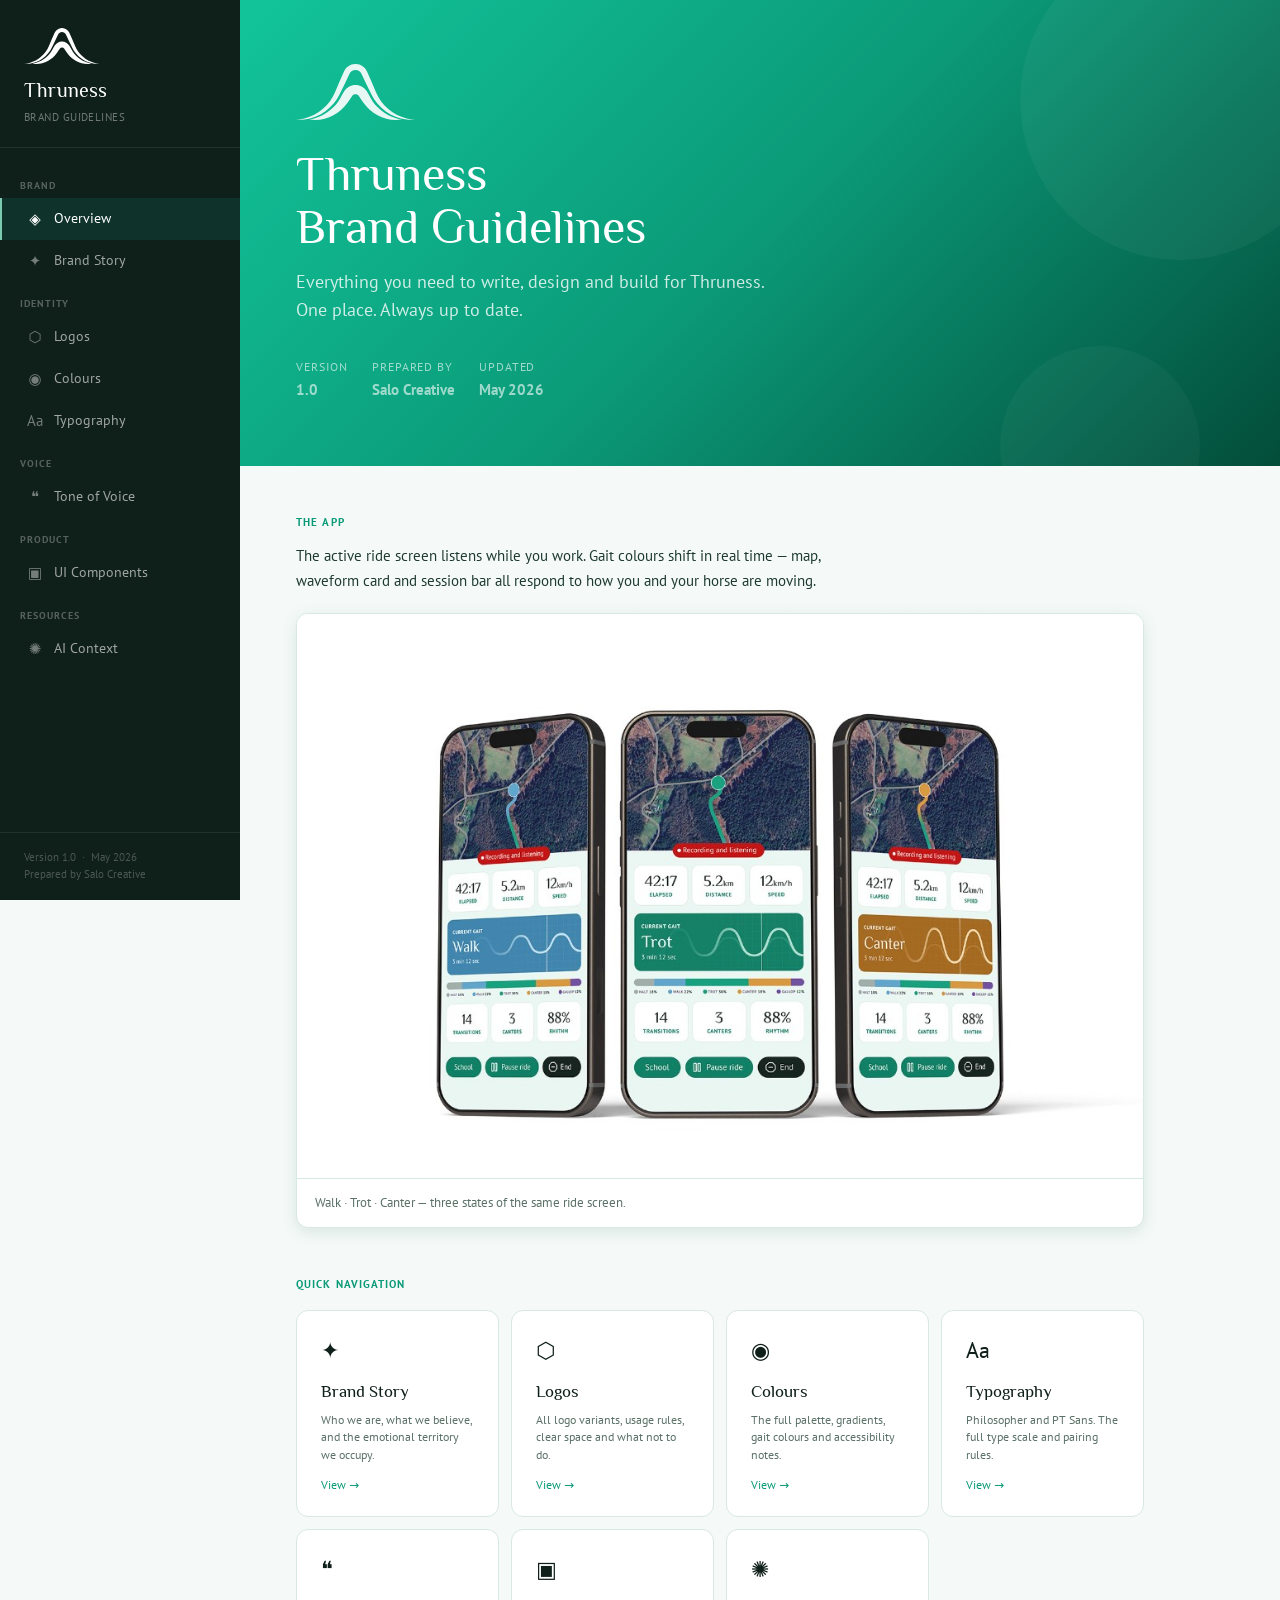
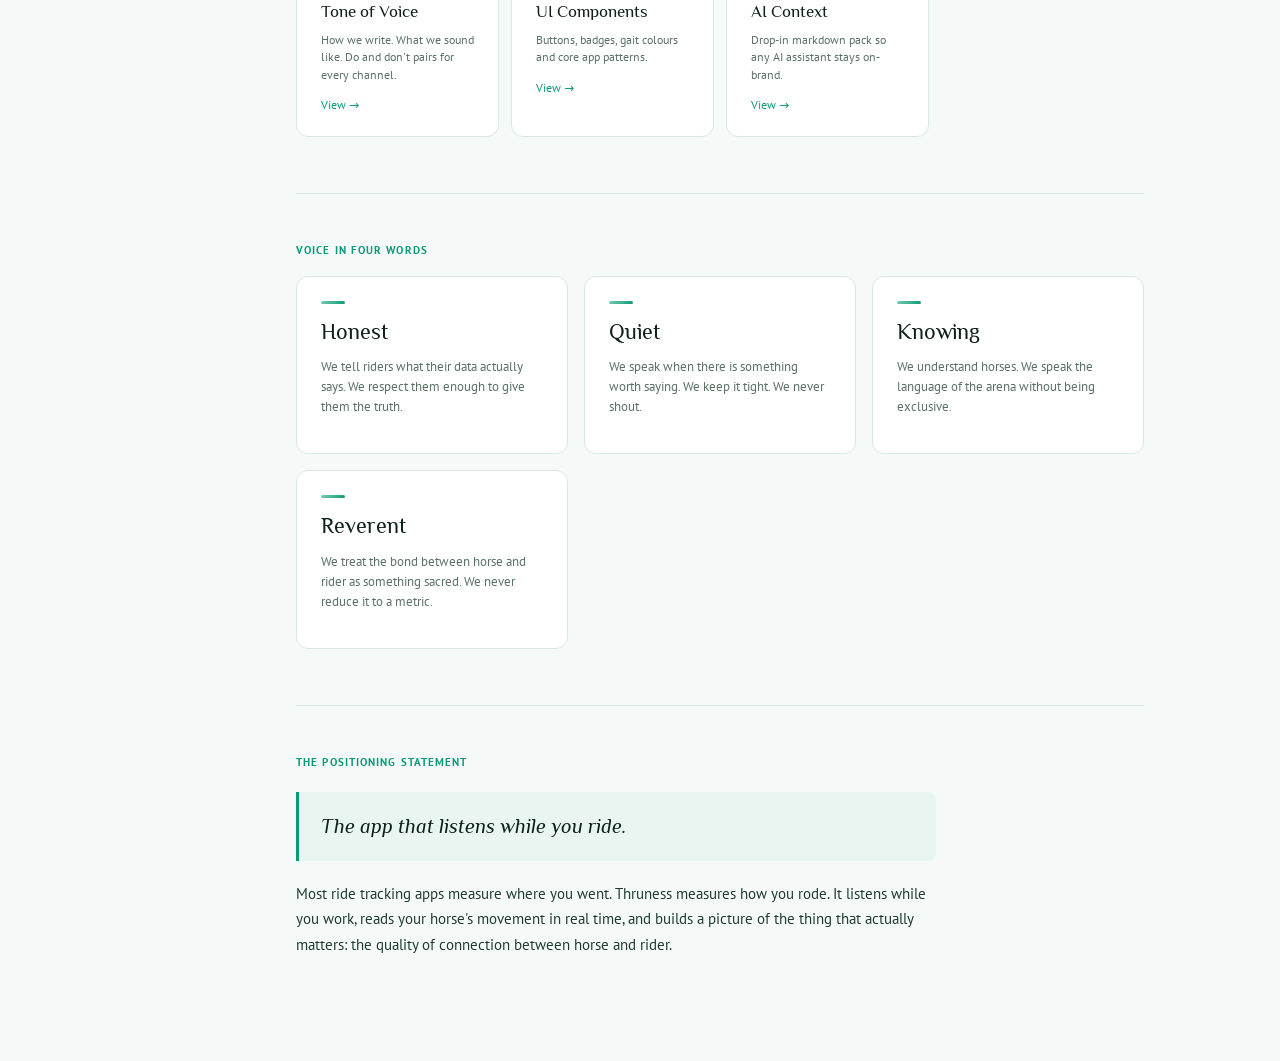
==== commit 4bd67689: "Add app screenshot across guidelines and AI context pack Introduces images/Thruness-App-Screens.png " ====
--- a/index.html
+++ b/index.html
@@ -4,8 +4,8 @@
   <meta charset="UTF-8">
   <meta name="viewport" content="width=device-width, initial-scale=1.0">
   <title>Thruness Brand Guidelines</title>
-  <link rel="icon" type="image/png" href="logos/Thruness-App-Icon-Rounded.png">
-  <link rel="apple-touch-icon" href="logos/Thruness-App-Icon.png">
+  <link rel="icon" type="image/png" href="logos/Thruness-Profile-Green.png">
+  <link rel="apple-touch-icon" href="logos/Thruness-Profile-Green.png">
   <link rel="stylesheet" href="style.css">
   <style>
     .hero {
@@ -74,6 +74,13 @@
     .quick-card .card-desc { font-size: 12px; color: var(--mid-grey); line-height: 1.45; }
     .quick-card .card-arrow { font-size: 12px; color: var(--sage-mid); margin-top: 6px; }
 
+    .app-preview {
+      padding: 48px 56px 0;
+      max-width: 960px;
+    }
+    .app-preview .section-label { margin-bottom: 12px; }
+    .app-preview p { font-size: 15px; max-width: 560px; margin-bottom: 20px; color: var(--body-text); line-height: 1.65; }
+
     .principle-grid { display: grid; grid-template-columns: repeat(auto-fill, minmax(220px, 1fr)); gap: 16px; }
     .principle-card {
       background: var(--white);
@@ -116,6 +123,15 @@
         </div>
       </div>
 
+      <div class="app-preview">
+        <div class="section-label">The app</div>
+        <p>The active ride screen listens while you work. Gait colours shift in real time — map, waveform card and session bar all respond to how you and your horse are moving.</p>
+        <div class="app-screenshot-wrap">
+          <img src="images/Thruness-App-Screens.png" alt="Thruness app active ride screen — Walk, Trot and Canter">
+          <div class="app-screenshot-caption">Walk · Trot · Canter — three states of the same ride screen.</div>
+        </div>
+      </div>
+
       <div class="content">
 
         <div class="section">
--- a/style.css
+++ b/style.css
@@ -26,6 +26,22 @@
   --gradient-hero: linear-gradient(135deg, #12C49A 0%, #0B9A78 50%, #034D3A 100%);
   --gradient-subtle: linear-gradient(135deg, #7ACBB0 0%, #0B9A78 100%);
   --gradient-night: linear-gradient(135deg, #1A3D32 0%, #0A1F18 100%);
+  /* Gait colours — distinct hues for clear UI differentiation */
+  --gait-halt-light: #D4DBD8;
+  --gait-halt: #9BA8A4;
+  --gait-halt-dark: #6E7A76;
+  --gait-walk-light: #B8D9EC;
+  --gait-walk: #5A9FC8;
+  --gait-walk-dark: #3A7FA8;
+  --gait-trot-light: #A8D9C8;
+  --gait-trot: #0B9A78;
+  --gait-trot-dark: #067A60;
+  --gait-canter-light: #F0D4A8;
+  --gait-canter: #D4923A;
+  --gait-canter-dark: #9E6218;
+  --gait-gallop-light: #D4C8E8;
+  --gait-gallop: #6B4A9A;
+  --gait-gallop-dark: #4A2080;
   --shadow-sm: 0 1px 3px rgba(3,77,58,0.08);
   --shadow-md: 0 4px 16px rgba(3,77,58,0.12);
   --shadow-lg: 0 8px 32px rgba(3,77,58,0.16);
@@ -392,6 +408,26 @@
 .gait-bar { display: flex; border-radius: 6px; overflow: hidden; height: 10px; margin: 8px 0; }
 .gait-seg { height: 100%; }
 
+.app-screenshot-wrap {
+  border: 1px solid var(--border);
+  border-radius: var(--radius);
+  overflow: hidden;
+  background: var(--white);
+  box-shadow: var(--shadow-md);
+}
+.app-screenshot-wrap img {
+  width: 100%;
+  height: auto;
+  display: block;
+}
+.app-screenshot-caption {
+  padding: 14px 18px;
+  font-size: 13px;
+  color: var(--mid-grey);
+  border-top: 1px solid var(--border);
+  line-height: 1.55;
+}
+
 /* ── MOBILE TOP NAV ── */
 .mobile-nav {
   display: none;
@@ -452,6 +488,7 @@
   .page-header { padding: 28px 24px; }
   .page-header h1 { font-size: 26px; }
   .content { padding: 28px 24px; }
+  .app-preview { padding: 28px 24px 0; }
   .do-dont { grid-template-columns: 1fr; }
   .dont-col { border-top: 1px solid var(--border); }
   .gradient-grid { grid-template-columns: 1fr; }
